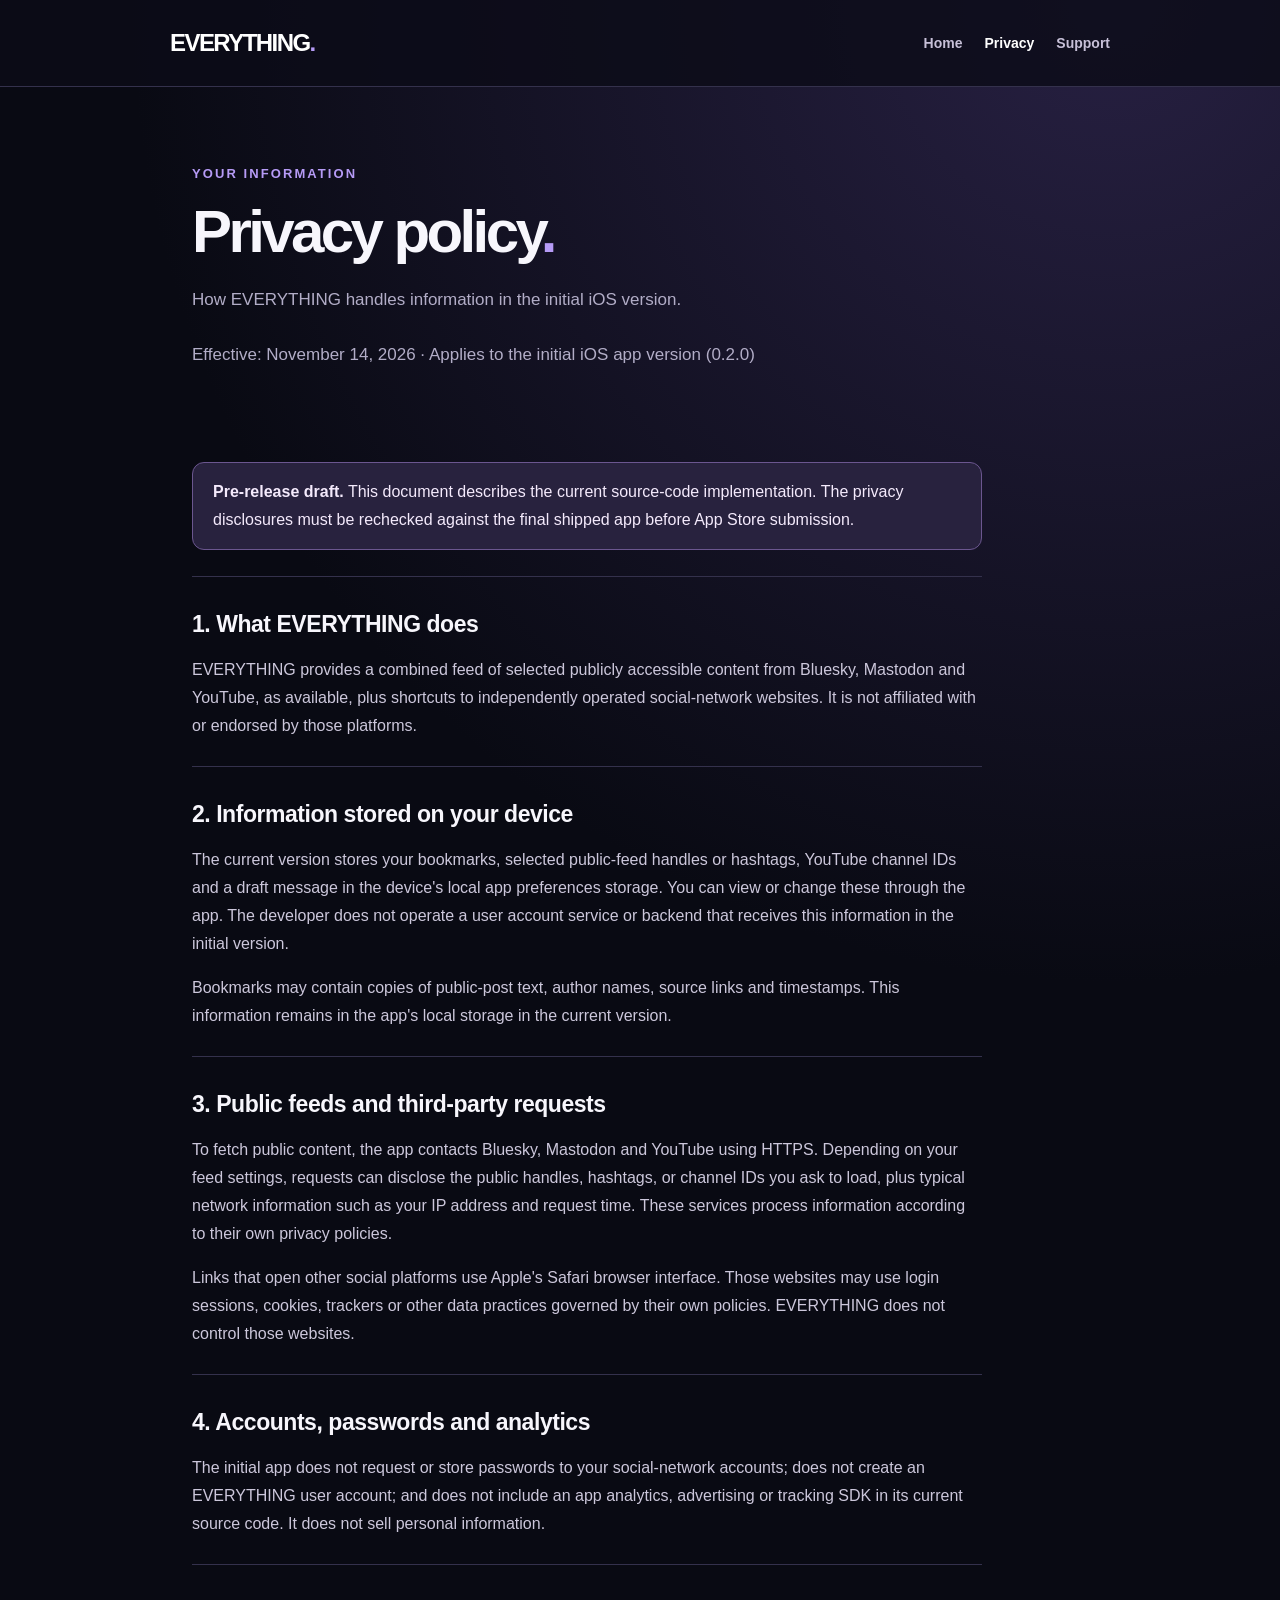
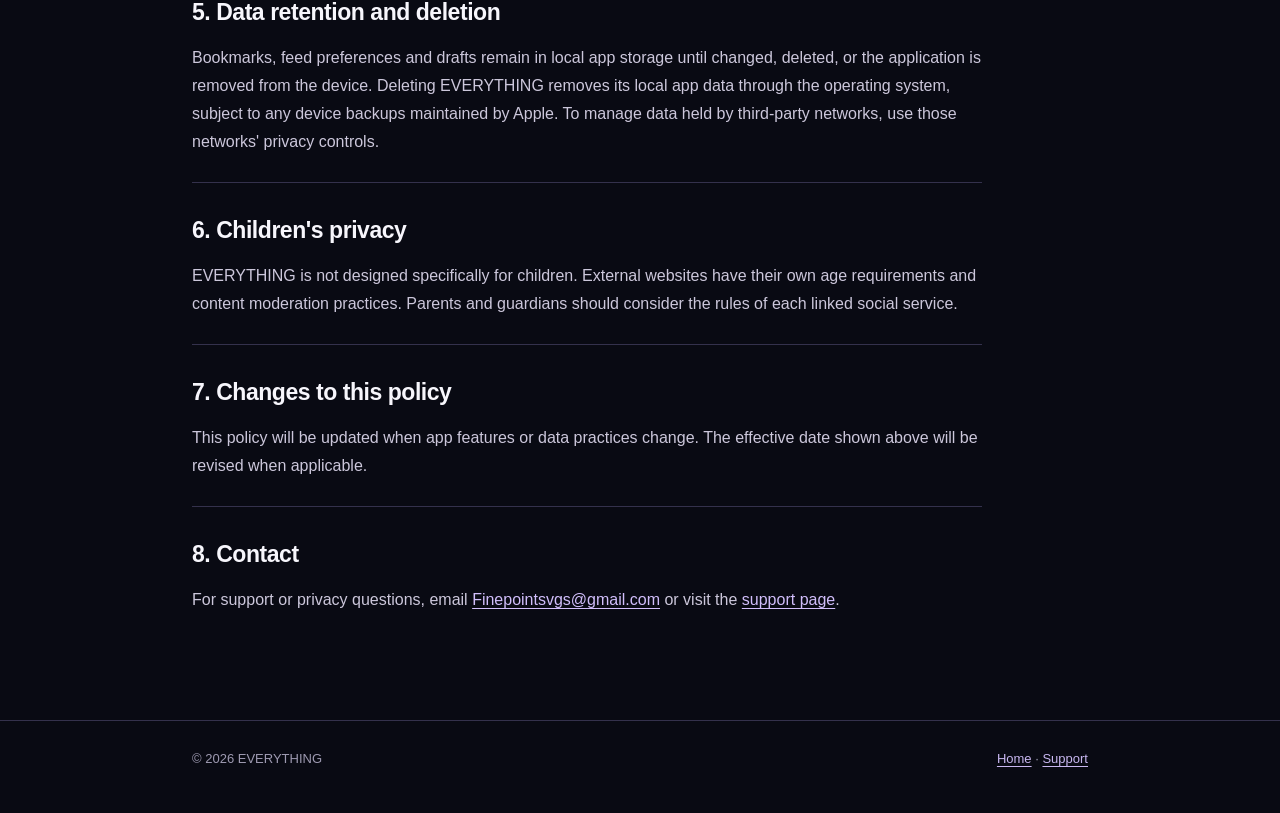
==== privacy.html @ 48b88458 "Add files via upload" ====
<!doctype html><html lang="en"><head><meta charset="utf-8"><meta name="viewport" content="width=device-width, initial-scale=1"><meta name="theme-color" content="#090a13"><meta name="description" content="Privacy policy for the EVERYTHING iOS app."><title>Privacy Policy | EVERYTHING</title><link rel="icon" href="icon.svg" type="image/svg+xml"><link rel="stylesheet" href="style.css"></head><body>
<header class="head"><div class="wrap nav"><a class="brand" href="./">EVERYTHING<span>.</span></a><nav aria-label="Main"><a href="./">Home</a><a href="privacy.html" aria-current="page">Privacy</a><a href="support.html">Support</a></nav></div></header>
<main class="wrap"><section class="intro"><span class="eyebrow">Your information</span><h1>Privacy policy<span style="color:#b69bf6">.</span></h1><p>How EVERYTHING handles information in the initial iOS version.</p><p class="meta">Effective: November 14, 2026 · Applies to the initial iOS app version (0.2.0)</p></section>
<div class="doc"><div class="notice"><strong>Pre-release draft.</strong> This document describes the current source-code implementation. The privacy disclosures must be rechecked against the final shipped app before App Store submission.</div>
<section><h2>1. What EVERYTHING does</h2><p>EVERYTHING provides a combined feed of selected publicly accessible content from Bluesky, Mastodon and YouTube, as available, plus shortcuts to independently operated social-network websites. It is not affiliated with or endorsed by those platforms.</p></section>
<section><h2>2. Information stored on your device</h2><p>The current version stores your bookmarks, selected public-feed handles or hashtags, YouTube channel IDs and a draft message in the device's local app preferences storage. You can view or change these through the app. The developer does not operate a user account service or backend that receives this information in the initial version.</p><p>Bookmarks may contain copies of public-post text, author names, source links and timestamps. This information remains in the app's local storage in the current version.</p></section>
<section><h2>3. Public feeds and third-party requests</h2><p>To fetch public content, the app contacts Bluesky, Mastodon and YouTube using HTTPS. Depending on your feed settings, requests can disclose the public handles, hashtags, or channel IDs you ask to load, plus typical network information such as your IP address and request time. These services process information according to their own privacy policies.</p><p>Links that open other social platforms use Apple's Safari browser interface. Those websites may use login sessions, cookies, trackers or other data practices governed by their own policies. EVERYTHING does not control those websites.</p></section>
<section><h2>4. Accounts, passwords and analytics</h2><p>The initial app does not request or store passwords to your social-network accounts; does not create an EVERYTHING user account; and does not include an app analytics, advertising or tracking SDK in its current source code. It does not sell personal information.</p></section>
<section><h2>5. Data retention and deletion</h2><p>Bookmarks, feed preferences and drafts remain in local app storage until changed, deleted, or the application is removed from the device. Deleting EVERYTHING removes its local app data through the operating system, subject to any device backups maintained by Apple. To manage data held by third-party networks, use those networks' privacy controls.</p></section>
<section><h2>6. Children's privacy</h2><p>EVERYTHING is not designed specifically for children. External websites have their own age requirements and content moderation practices. Parents and guardians should consider the rules of each linked social service.</p></section>
<section><h2>7. Changes to this policy</h2><p>This policy will be updated when app features or data practices change. The effective date shown above will be revised when applicable.</p></section>
<section><h2>8. Contact</h2><p>For support or privacy questions, email <a href="mailto:Finepointsvgs@gmail.com">Finepointsvgs@gmail.com</a> or visit the <a href="support.html">support page</a>.</p></section></div></main>
<footer class="foot"><div class="wrap"><span>© 2026 EVERYTHING</span><span><a href="./">Home</a> · <a href="support.html">Support</a></span></div></footer></body></html>
---- style.css ----
:root{color-scheme:dark;--bg:#090a13;--panel:#151525;--panel2:#1c1a30;--text:#f7f6fc;--muted:#b2adc7;--accent:#b69bf6;--line:#34314c;--pill:#28223e}*{box-sizing:border-box}html{scroll-behavior:smooth}body{margin:0;background:radial-gradient(circle at 87% 0%,#272042 0%,transparent 37%),var(--bg);color:var(--text);font-family:-apple-system,BlinkMacSystemFont,"Segoe UI",Inter,Arial,sans-serif;line-height:1.75}a{color:#d1befb;text-underline-offset:3px}a:hover{color:white}.wrap{max-width:940px;margin:0 auto;padding:0 22px}.head{border-bottom:1px solid var(--line);background:rgba(12,11,24,.82)}.nav{padding:22px 0;display:flex;justify-content:space-between;align-items:center;gap:20px}.brand{font-weight:900;letter-spacing:-.065em;color:white;text-decoration:none;font-size:24px;white-space:nowrap}.brand span{color:var(--accent)}nav{display:flex;align-items:center;gap:22px;flex-wrap:wrap}nav a{font-size:14px;text-decoration:none;color:#c7c0d8;font-weight:600}nav a[aria-current="page"]{color:white}.intro{padding:72px 0 22px}.eyebrow{color:var(--accent);font-size:13px;letter-spacing:.16em;font-weight:800;text-transform:uppercase}.intro h1{letter-spacing:-.06em;font-size:clamp(36px,7vw,60px);line-height:1.1;margin:12px 0 20px}.intro p{font-size:17px;color:var(--muted);max-width:700px;margin:0 0 25px}.button{display:inline-flex;background:#b69bf6;color:#16101f;border-radius:12px;text-decoration:none;padding:12px 20px;font-weight:800;line-height:1.5}.button:hover{background:#d3bfff;color:#121016}.grid{display:grid;grid-template-columns:repeat(2,minmax(0,1fr));gap:16px;padding:16px 0 70px}.card{padding:26px 26px 22px;background:linear-gradient(150deg,#1c192d,#141525);border:1px solid var(--line);border-radius:18px}.card h2{margin:0 0 12px;letter-spacing:-.03em}.card p{font-size:15px;color:var(--muted)}.doc{max-width:790px;padding:25px 0 80px}.doc section{padding:10px 0;border-top:1px solid var(--line)}.doc h2{font-size:23px;line-height:1.35;margin:22px 0 8px;letter-spacing:-.02em}.doc p,.doc li{color:#ccc7db}.doc ul{padding-left:24px}.notice{background:var(--pill);border:1px solid #6b568f;border-radius:12px;padding:15px 20px;margin:20px 0 26px;color:#f4eafc}.stamp{color:#b8b2c9;font-size:13px}.foot{border-top:1px solid var(--line);padding:27px 0 42px;color:#9e9ab1;font-size:13px}.foot .wrap{display:flex;justify-content:space-between;gap:15px;flex-wrap:wrap}.foot a{color:#c8b7f0}.meta{font-size:13px;color:var(--muted)}.faq{margin-top:25px}.faq details{background:var(--panel);border:1px solid var(--line);border-radius:12px;padding:17px 19px;margin:10px 0}.faq summary{font-weight:750;cursor:pointer}.faq details p{margin:10px 0 2px;color:#cfcbdc}.chip{display:inline-block;background:var(--pill);color:#d7c4fd;border-radius:9px;padding:5px 10px;font-size:12px;font-weight:700}code{font-size:.9em;color:#e4d5ff;overflow-wrap:anywhere}@media(max-width:560px){.nav{align-items:flex-start;flex-direction:column}.intro{padding-top:44px}.grid{grid-template-columns:1fr}.card{padding:23px}}
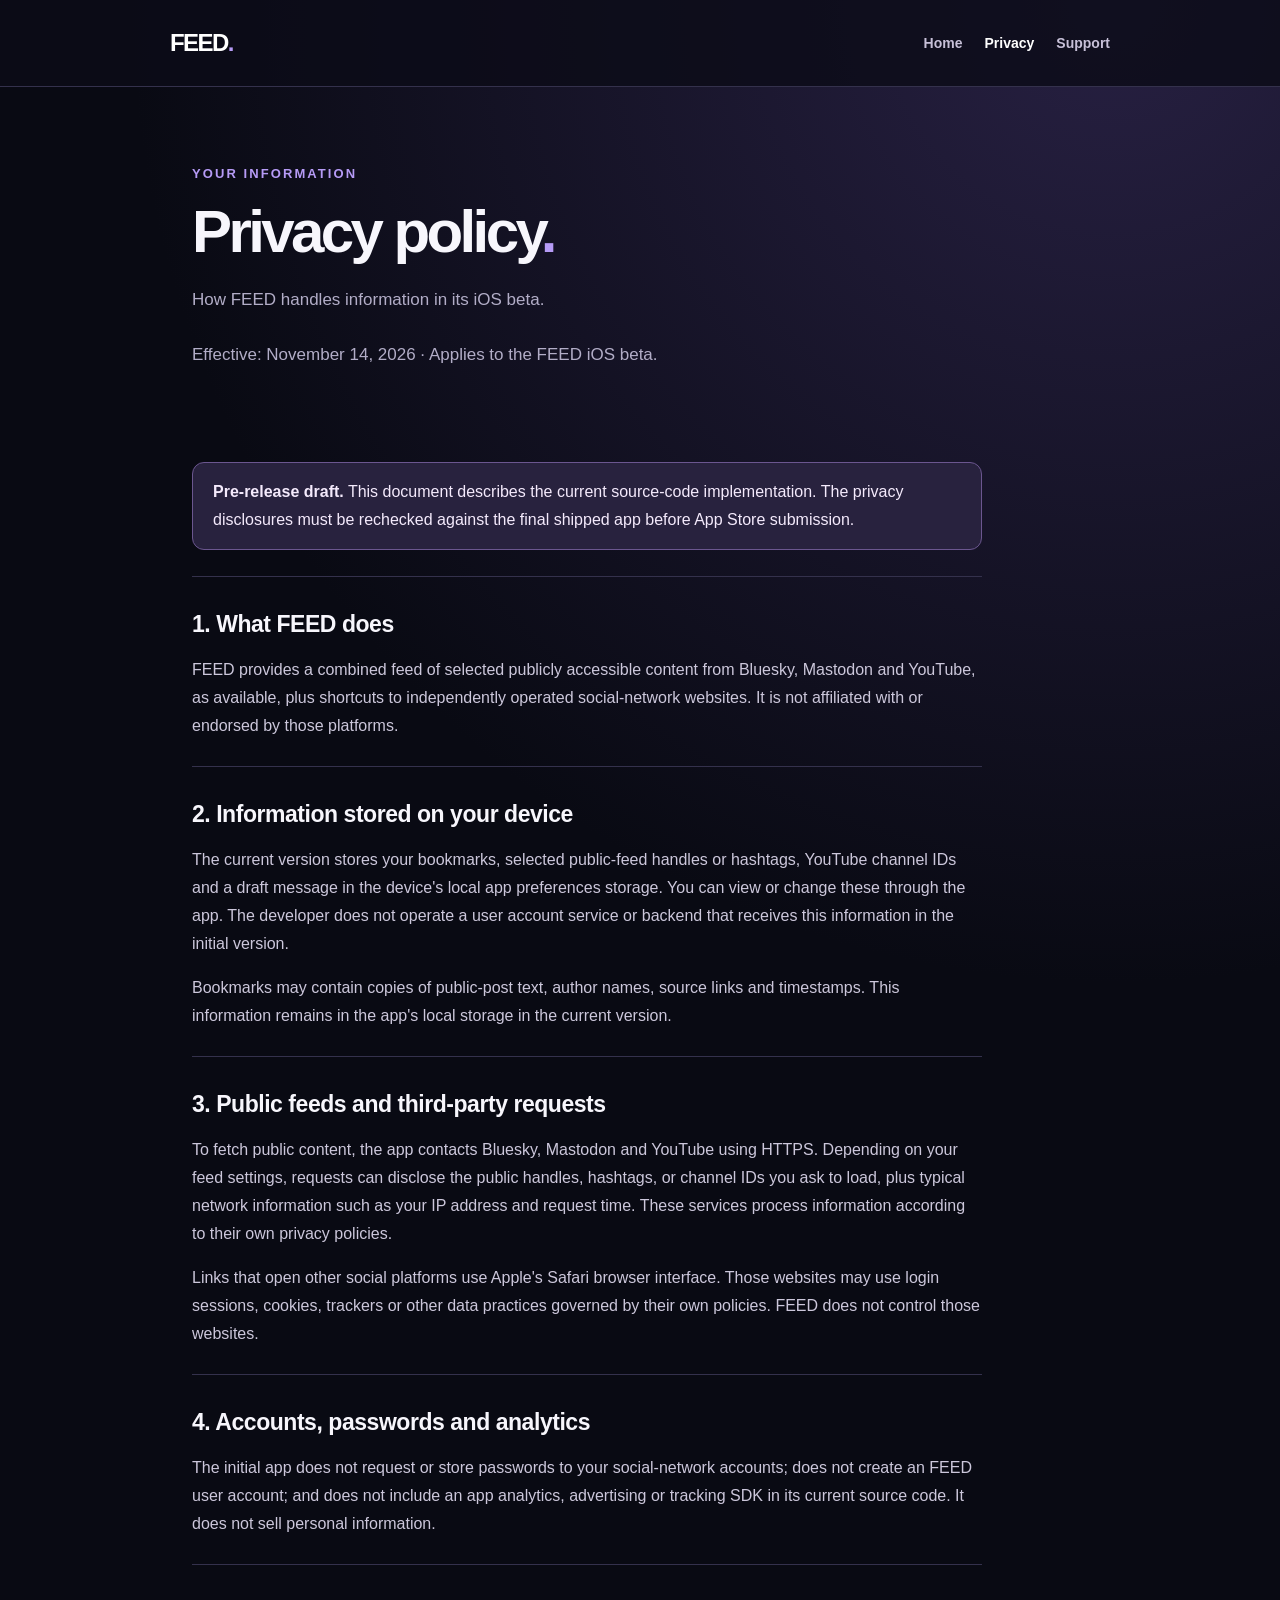
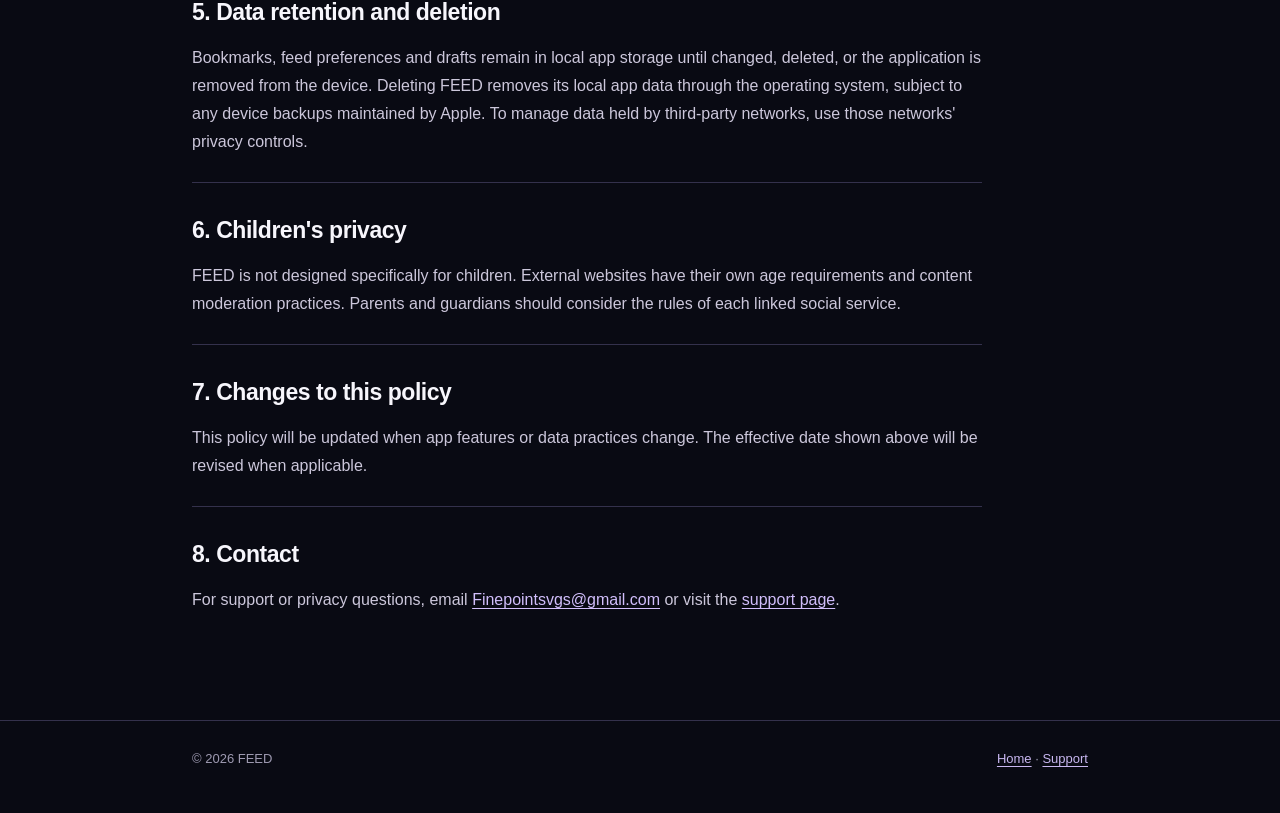
==== commit a4e516cc: "Update privacy policy branding from EVERYTHING to FEED" ====
--- a/privacy.html
+++ b/privacy.html
@@ -1,13 +1,13 @@
-<!doctype html><html lang="en"><head><meta charset="utf-8"><meta name="viewport" content="width=device-width, initial-scale=1"><meta name="theme-color" content="#090a13"><meta name="description" content="Privacy policy for the EVERYTHING iOS app."><title>Privacy Policy | EVERYTHING</title><link rel="icon" href="icon.svg" type="image/svg+xml"><link rel="stylesheet" href="style.css"></head><body>
-<header class="head"><div class="wrap nav"><a class="brand" href="./">EVERYTHING<span>.</span></a><nav aria-label="Main"><a href="./">Home</a><a href="privacy.html" aria-current="page">Privacy</a><a href="support.html">Support</a></nav></div></header>
-<main class="wrap"><section class="intro"><span class="eyebrow">Your information</span><h1>Privacy policy<span style="color:#b69bf6">.</span></h1><p>How EVERYTHING handles information in the initial iOS version.</p><p class="meta">Effective: November 14, 2026 · Applies to the initial iOS app version (0.2.0)</p></section>
+<!doctype html><html lang="en"><head><meta charset="utf-8"><meta name="viewport" content="width=device-width, initial-scale=1"><meta name="theme-color" content="#090a13"><meta name="description" content="Privacy policy for the FEED iOS app."><title>Privacy Policy | FEED</title><link rel="icon" href="icon.svg" type="image/svg+xml"><link rel="stylesheet" href="style.css"></head><body>
+<header class="head"><div class="wrap nav"><a class="brand" href="./">FEED<span>.</span></a><nav aria-label="Main"><a href="./">Home</a><a href="privacy.html" aria-current="page">Privacy</a><a href="support.html">Support</a></nav></div></header>
+<main class="wrap"><section class="intro"><span class="eyebrow">Your information</span><h1>Privacy policy<span style="color:#b69bf6">.</span></h1><p>How FEED handles information in its iOS beta.</p><p class="meta">Effective: November 14, 2026 · Applies to the FEED iOS beta.</p></section>
 <div class="doc"><div class="notice"><strong>Pre-release draft.</strong> This document describes the current source-code implementation. The privacy disclosures must be rechecked against the final shipped app before App Store submission.</div>
-<section><h2>1. What EVERYTHING does</h2><p>EVERYTHING provides a combined feed of selected publicly accessible content from Bluesky, Mastodon and YouTube, as available, plus shortcuts to independently operated social-network websites. It is not affiliated with or endorsed by those platforms.</p></section>
+<section><h2>1. What FEED does</h2><p>FEED provides a combined feed of selected publicly accessible content from Bluesky, Mastodon and YouTube, as available, plus shortcuts to independently operated social-network websites. It is not affiliated with or endorsed by those platforms.</p></section>
 <section><h2>2. Information stored on your device</h2><p>The current version stores your bookmarks, selected public-feed handles or hashtags, YouTube channel IDs and a draft message in the device's local app preferences storage. You can view or change these through the app. The developer does not operate a user account service or backend that receives this information in the initial version.</p><p>Bookmarks may contain copies of public-post text, author names, source links and timestamps. This information remains in the app's local storage in the current version.</p></section>
-<section><h2>3. Public feeds and third-party requests</h2><p>To fetch public content, the app contacts Bluesky, Mastodon and YouTube using HTTPS. Depending on your feed settings, requests can disclose the public handles, hashtags, or channel IDs you ask to load, plus typical network information such as your IP address and request time. These services process information according to their own privacy policies.</p><p>Links that open other social platforms use Apple's Safari browser interface. Those websites may use login sessions, cookies, trackers or other data practices governed by their own policies. EVERYTHING does not control those websites.</p></section>
-<section><h2>4. Accounts, passwords and analytics</h2><p>The initial app does not request or store passwords to your social-network accounts; does not create an EVERYTHING user account; and does not include an app analytics, advertising or tracking SDK in its current source code. It does not sell personal information.</p></section>
-<section><h2>5. Data retention and deletion</h2><p>Bookmarks, feed preferences and drafts remain in local app storage until changed, deleted, or the application is removed from the device. Deleting EVERYTHING removes its local app data through the operating system, subject to any device backups maintained by Apple. To manage data held by third-party networks, use those networks' privacy controls.</p></section>
-<section><h2>6. Children's privacy</h2><p>EVERYTHING is not designed specifically for children. External websites have their own age requirements and content moderation practices. Parents and guardians should consider the rules of each linked social service.</p></section>
+<section><h2>3. Public feeds and third-party requests</h2><p>To fetch public content, the app contacts Bluesky, Mastodon and YouTube using HTTPS. Depending on your feed settings, requests can disclose the public handles, hashtags, or channel IDs you ask to load, plus typical network information such as your IP address and request time. These services process information according to their own privacy policies.</p><p>Links that open other social platforms use Apple's Safari browser interface. Those websites may use login sessions, cookies, trackers or other data practices governed by their own policies. FEED does not control those websites.</p></section>
+<section><h2>4. Accounts, passwords and analytics</h2><p>The initial app does not request or store passwords to your social-network accounts; does not create an FEED user account; and does not include an app analytics, advertising or tracking SDK in its current source code. It does not sell personal information.</p></section>
+<section><h2>5. Data retention and deletion</h2><p>Bookmarks, feed preferences and drafts remain in local app storage until changed, deleted, or the application is removed from the device. Deleting FEED removes its local app data through the operating system, subject to any device backups maintained by Apple. To manage data held by third-party networks, use those networks' privacy controls.</p></section>
+<section><h2>6. Children's privacy</h2><p>FEED is not designed specifically for children. External websites have their own age requirements and content moderation practices. Parents and guardians should consider the rules of each linked social service.</p></section>
 <section><h2>7. Changes to this policy</h2><p>This policy will be updated when app features or data practices change. The effective date shown above will be revised when applicable.</p></section>
 <section><h2>8. Contact</h2><p>For support or privacy questions, email <a href="mailto:Finepointsvgs@gmail.com">Finepointsvgs@gmail.com</a> or visit the <a href="support.html">support page</a>.</p></section></div></main>
-<footer class="foot"><div class="wrap"><span>© 2026 EVERYTHING</span><span><a href="./">Home</a> · <a href="support.html">Support</a></span></div></footer></body></html>
+<footer class="foot"><div class="wrap"><span>© 2026 FEED</span><span><a href="./">Home</a> · <a href="support.html">Support</a></span></div></footer></body></html>
